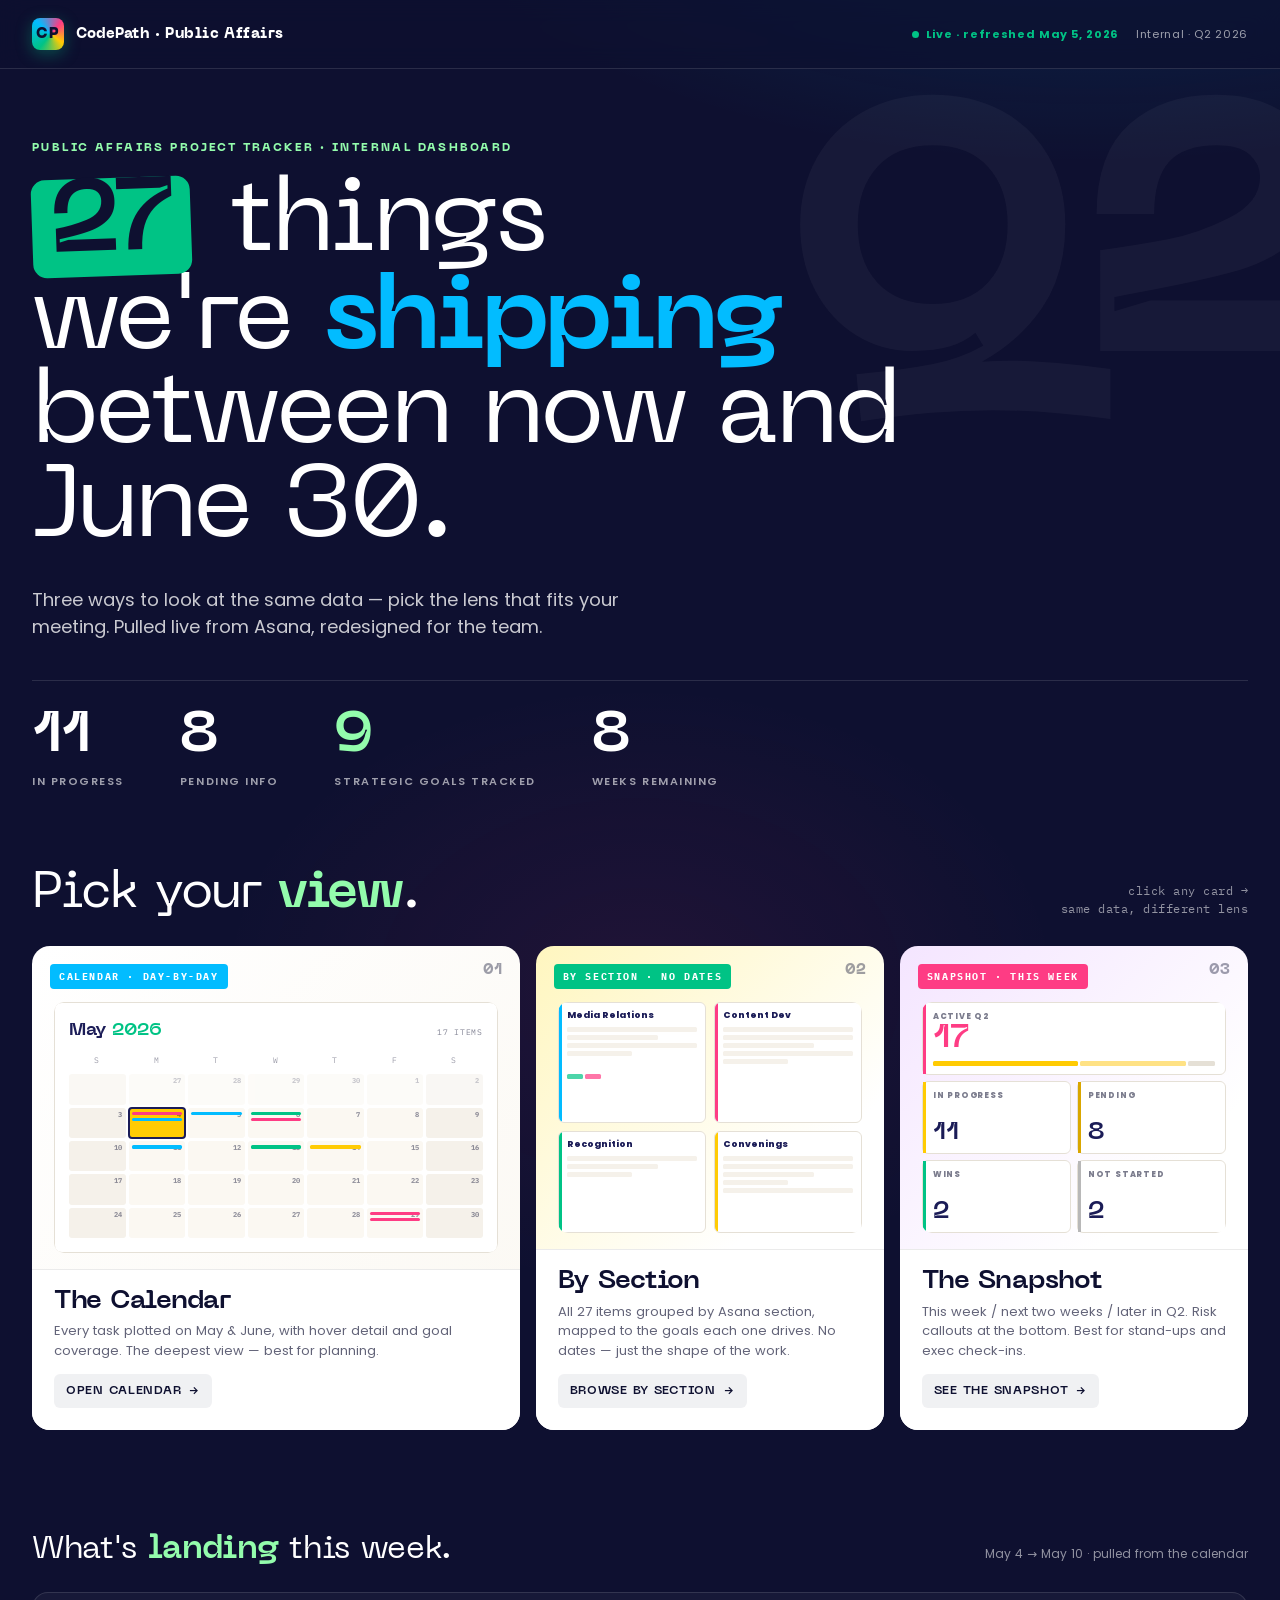
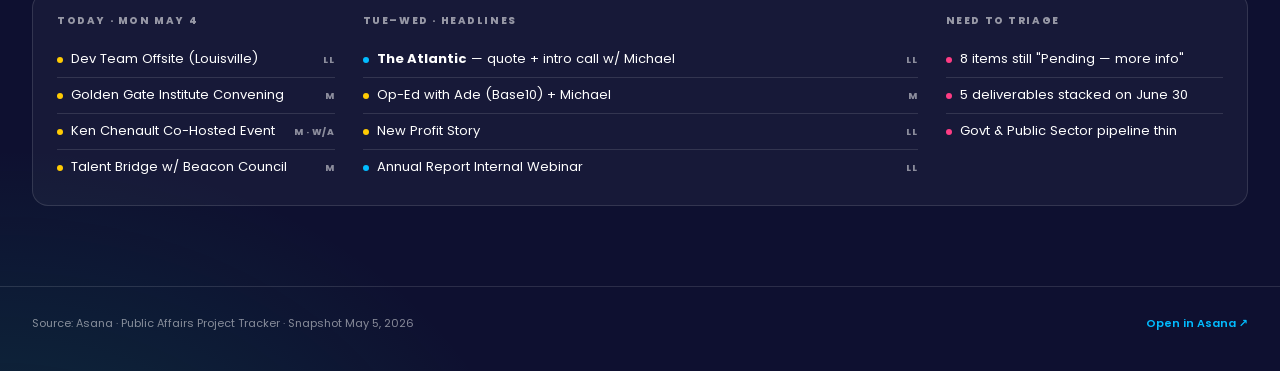
==== index.html @ 89f37e8a "Add files via upload Initial Upload" ====
<!doctype html>
<html lang="en">
<head>
<meta charset="utf-8">
<title>CodePath Public Affairs · Q2 2026</title>
<meta name="viewport" content="width=device-width, initial-scale=1">
<link rel="stylesheet" href="tokens.v3.css">
<style>
  :root{
    --bg:#0E1030;
    --bg-2:#1B1C57;
    --paper:#FFFFFF;
    --rule:rgba(255,255,255,0.12);
    --ink:#0E1030;
    --lime:var(--cp-lime, #B6FF6E);
    --kelly:var(--cp-kelly-green, #00C385);
    --pink:#FE3C84;
    --periwinkle:#02BCFF;
    --yellow:#FFCB03;
  }
  *{ box-sizing:border-box; }
  html, body{ background:var(--bg); color:#fff; font-family:var(--font-body); margin:0; min-height:100vh; }
  body{
    background:
      radial-gradient(1200px 600px at 85% -10%, rgba(2,188,255,0.18), transparent 60%),
      radial-gradient(900px 700px at 0% 110%, rgba(0,195,133,0.18), transparent 60%),
      radial-gradient(700px 500px at 50% 50%, rgba(254,60,132,0.08), transparent 60%),
      var(--bg);
  }
  a{ color:inherit; text-decoration:none; }

  /* ---------- top bar ---------- */
  .topbar{
    display:flex; align-items:center; justify-content:space-between;
    padding:18px 32px;
    border-bottom:1px solid var(--rule);
    position:sticky; top:0; z-index:10;
    backdrop-filter: blur(12px);
    background: rgba(14,16,48,0.7);
  }
  .brand{ display:flex; align-items:center; gap:12px; font-family:var(--font-display); font-weight:800; font-size:14px; letter-spacing:0.04em; }
  .brand .mark{
    width:32px; height:32px; border-radius:8px;
    background:
      conic-gradient(from 220deg at 60% 50%, var(--kelly), var(--periwinkle), var(--pink), var(--yellow), var(--kelly));
    display:flex; align-items:center; justify-content:center;
    font-size:14px; font-weight:900; color:var(--bg);
    box-shadow: 0 4px 16px rgba(0,195,133,0.35);
  }
  .brand .mark::after{ content:'CP'; }
  .topbar .meta{
    font-size:11px; color:rgba(255,255,255,0.6); letter-spacing:0.06em; font-variant-numeric:tabular-nums;
    display:flex; gap:18px; align-items:center;
  }
  .topbar .meta .live{
    display:inline-flex; align-items:center; gap:7px;
    color: var(--kelly); font-weight:700;
  }
  .topbar .meta .live::before{
    content:''; width:7px; height:7px; border-radius:50%; background: var(--kelly);
    animation: pulse 1.8s infinite; box-shadow: 0 0 0 0 rgba(0,195,133,0.6);
  }
  @keyframes pulse{ 70%{box-shadow:0 0 0 8px rgba(0,195,133,0);} 100%{box-shadow:0 0 0 0 rgba(0,195,133,0);} }

  /* ---------- hero ---------- */
  .hero{
    padding: 72px 32px 56px;
    max-width: 1320px; margin: 0 auto;
    position: relative;
  }
  .hero .eyebrow{
    font-family: var(--font-display);
    font-size: 11px; font-weight: 800;
    letter-spacing: 0.22em; text-transform: uppercase;
    color: var(--lime);
    margin-bottom: 20px;
  }
  .hero h1{
    font-family: var(--font-display);
    font-weight: 400;
    font-size: clamp(48px, 8vw, 124px);
    line-height: 0.92;
    letter-spacing: -0.025em;
    margin: 0;
    text-wrap: balance;
    max-width: 1100px;
  }
  .hero h1 .stamp{
    display: inline-block;
    font-style: normal;
    font-weight: 700;
    color: var(--bg);
    background: var(--kelly);
    padding: 0 18px 4px;
    border-radius: 14px;
    transform: rotate(-2deg);
    margin-right: 8px;
  }
  .hero h1 em{
    font-style: normal;
    color: var(--periwinkle);
    font-weight: 700;
  }
  .hero .lede{
    font-size: 18px; line-height: 1.5;
    color: rgba(255,255,255,0.78);
    max-width: 620px;
    margin-top: 28px;
  }

  /* hero quick stats */
  .hero-stats{
    display:flex; flex-wrap:wrap; gap: 32px 56px;
    margin-top: 40px;
    padding-top: 28px;
    border-top: 1px solid var(--rule);
  }
  .hero-stat .num{
    font-family: var(--font-display);
    font-weight: 700;
    font-size: 56px;
    line-height: 1;
    color: #fff;
    font-variant-numeric: tabular-nums;
    letter-spacing: -0.02em;
  }
  .hero-stat .num em{ font-style:normal; color: var(--lime); }
  .hero-stat .lab{
    font-size: 11px;
    text-transform: uppercase;
    letter-spacing: 0.14em;
    color: rgba(255,255,255,0.6);
    margin-top: 8px;
    font-weight: 600;
  }

  /* ---------- pick-a-view section ---------- */
  .pick{
    max-width: 1320px;
    margin: 0 auto;
    padding: 24px 32px 80px;
  }
  .pick-h{
    display:flex; justify-content:space-between; align-items:end;
    margin-bottom: 28px;
    flex-wrap: wrap; gap: 18px;
  }
  .pick-h h2{
    font-family: var(--font-display);
    font-weight: 400;
    font-size: clamp(32px, 4vw, 52px);
    line-height: 0.95;
    letter-spacing: -0.02em;
    margin: 0;
    text-wrap: balance;
    max-width: 720px;
  }
  .pick-h h2 em{ font-style:normal; color: var(--lime); font-weight:700; }
  .pick-h .hint{
    font-size: 12px; color: rgba(255,255,255,0.55);
    text-align: right;
    line-height: 1.5;
    font-family: var(--font-mono);
    letter-spacing: 0.04em;
  }

  /* asymmetric grid: 3 tiles */
  .views{
    display: grid;
    grid-template-columns: 1.4fr 1fr 1fr;
    grid-template-rows: auto auto;
    gap: 16px;
  }
  @media (max-width: 980px){
    .views{ grid-template-columns: 1fr; }
    .view-1{ grid-column: 1 / -1; }
  }

  .view{
    position: relative;
    border-radius: 18px;
    overflow: hidden;
    min-height: 380px;
    cursor: pointer;
    color: var(--ink);
    background: var(--paper);
    transition: transform .35s cubic-bezier(.2,.7,.2,1), box-shadow .35s ease;
    text-decoration: none;
    display: flex; flex-direction: column;
    isolation: isolate;
  }
  .view:hover{
    transform: translateY(-4px);
    box-shadow: 0 30px 60px rgba(0,0,0,0.3);
  }
  .view:hover .v-cta{ background: var(--ink); color: #fff; }
  .view:hover .v-art{ transform: scale(1.04); }

  .view .v-tag{
    position: absolute; top: 18px; left: 18px;
    font-family: var(--font-mono);
    font-size: 10px;
    letter-spacing: 0.16em;
    text-transform: uppercase;
    font-weight: 700;
    padding: 5px 9px;
    border-radius: 4px;
    background: var(--ink); color: #fff;
    z-index: 3;
  }
  .view .v-num{
    position: absolute; top: 14px; right: 18px;
    font-family: var(--font-display);
    font-weight: 800;
    font-size: 14px;
    color: var(--ink);
    opacity: 0.4;
    z-index: 3;
  }

  .view .v-art{
    position: relative;
    flex: 1;
    margin: 56px 22px 16px;
    transition: transform .5s cubic-bezier(.2,.7,.2,1);
    overflow: hidden;
    border-radius: 10px;
  }

  .view .v-foot{
    padding: 18px 22px 22px;
    border-top: 1px solid rgba(0,0,0,0.08);
    position: relative; z-index: 2;
    background: var(--paper);
  }
  .view .v-title{
    font-family: var(--font-display);
    font-weight: 700;
    font-size: 26px;
    line-height: 1.05;
    letter-spacing: -0.01em;
  }
  .view .v-desc{
    font-size: 13px;
    color: rgba(14,16,48,0.65);
    line-height: 1.5;
    margin-top: 6px;
  }
  .view .v-cta{
    margin-top: 14px;
    display: inline-flex; align-items: center; gap: 8px;
    font-family: var(--font-display);
    font-weight: 700;
    font-size: 12px;
    letter-spacing: 0.06em;
    text-transform: uppercase;
    background: rgba(14,16,48,0.06);
    color: var(--ink);
    padding: 8px 12px;
    border-radius: 6px;
    transition: background .25s, color .25s;
  }
  .view .v-cta::after{ content: '→'; transition: transform .25s; }
  .view:hover .v-cta::after{ transform: translateX(4px); }

  /* tile-specific accents */
  .view-1{ background: linear-gradient(135deg, #FFFFFF 0%, #FBF8F2 100%); }
  .view-1 .v-tag{ background: var(--periwinkle); }
  .view-2{ background: linear-gradient(135deg, #FFF6BF 0%, #FFFFFF 60%); }
  .view-2 .v-tag{ background: var(--kelly); color:#fff; }
  .view-3{ background: linear-gradient(135deg, #F4E5FF 0%, #FFFFFF 60%); }
  .view-3 .v-tag{ background: var(--pink); color:#fff; }

  /* ---------- art: calendar mini ---------- */
  .art-cal{
    width: 100%; height: 100%;
    background: #fff;
    border: 1px solid #E5E0D6;
    border-radius: 8px;
    padding: 14px;
    display: flex; flex-direction: column; gap: 6px;
    font-family: var(--font-mono);
  }
  .art-cal .header{
    display:flex; justify-content:space-between; align-items:baseline;
    margin-bottom: 4px;
  }
  .art-cal .month{
    font-family: var(--font-display); font-weight: 700; font-size: 18px; color: var(--bg-2);
  }
  .art-cal .month em{ color: var(--kelly); font-style:normal; }
  .art-cal .dow{
    display: grid; grid-template-columns: repeat(7, 1fr);
    gap: 3px;
    font-size: 8px;
    text-align: center;
    color: rgba(14,16,48,0.4);
    letter-spacing: 0.08em;
    margin-bottom: 2px;
  }
  .art-cal .grid{
    display: grid; grid-template-columns: repeat(7, 1fr); grid-template-rows: repeat(5, 1fr);
    gap: 3px;
    flex: 1;
  }
  .art-cal .day{
    background: #FBF8F2;
    border-radius: 3px;
    position: relative;
    min-height: 28px;
  }
  .art-cal .day.we{ background: #F5F1EA; }
  .art-cal .day .pip{
    position: absolute; left: 3px; right: 3px; height: 3.5px; border-radius: 1.5px;
  }
  .art-cal .day .pip.p1{ top: 4px; }
  .art-cal .day .pip.p2{ top: 10px; }
  .art-cal .day .pip.p3{ top: 16px; }
  .art-cal .day.today{ outline: 2px solid var(--bg-2); outline-offset: -1px; background: var(--yellow); }
  .art-cal .day .num{ position: absolute; top: 2px; right: 4px; font-size: 7px; color: rgba(14,16,48,0.45); font-weight: 700; }

  /* art: section blocks */
  .art-sec{
    display: grid;
    grid-template-columns: 1fr 1fr;
    gap: 8px;
    width: 100%; height: 100%;
  }
  .art-sec .blk{
    background: #fff;
    border: 1px solid #E5E0D6;
    border-radius: 6px;
    padding: 8px;
    position: relative;
    overflow: hidden;
  }
  .art-sec .blk::before{ content: ''; position:absolute; left:0; top:0; bottom:0; width: 3px; background: var(--accent); }
  .art-sec .blk .lab{ font-size: 9px; font-weight: 800; color: var(--bg-2); margin-bottom: 6px; line-height: 1.1; }
  .art-sec .blk .row{ height: 5px; background: #F5F1EA; border-radius: 1.5px; margin-bottom: 3px; }
  .art-sec .blk .row.short{ width: 70%; }
  .art-sec .blk .row.shorter{ width: 50%; }
  .art-sec .blk .chip{
    display: inline-block;
    width: 16px; height: 5px; border-radius: 1.5px; margin-right: 2px;
    background: var(--accent); opacity: 0.7;
  }

  /* art: snapshot KPI tiles */
  .art-snap{
    display: grid;
    grid-template-columns: 1fr 1fr;
    grid-template-rows: 1fr 1fr 1fr;
    gap: 6px;
    width: 100%; height: 100%;
  }
  .art-snap .kpi{
    background: #fff;
    border: 1px solid #E5E0D6;
    border-radius: 6px;
    padding: 8px 10px;
    position: relative;
    display: flex; flex-direction: column; justify-content: space-between;
  }
  .art-snap .kpi::before{
    content:''; position:absolute; left:0; top:0; bottom:0; width: 3px; background: var(--accent);
  }
  .art-snap .kpi .lab{ font-size: 8px; font-weight:800; color: rgba(14,16,48,0.55); letter-spacing: 0.1em; text-transform: uppercase; }
  .art-snap .kpi .num{ font-family: var(--font-display); font-weight:700; font-size: 24px; color: var(--bg-2); line-height: 1; font-variant-numeric: tabular-nums; }
  .art-snap .kpi.span2{ grid-column: span 2; }
  .art-snap .kpi.span2 .num{ font-size: 32px; }
  .art-snap .kpi.span2 .num em{ color: var(--pink); font-style:normal; }
  .art-snap .kpi .barbar{
    display:flex; gap: 2px; margin-top: 6px;
  }
  .art-snap .kpi .barbar span{ height: 5px; border-radius: 1.5px; flex: 1; }

  /* ---------- secondary band: snapshot of current week ---------- */
  .band{
    max-width: 1320px;
    margin: 0 auto;
    padding: 0 32px 80px;
  }
  .band-h{
    display:flex; justify-content:space-between; align-items:baseline;
    margin-bottom: 18px; flex-wrap: wrap; gap: 12px;
  }
  .band-h h2{
    font-family: var(--font-display);
    font-weight: 400;
    font-size: 32px;
    margin: 0;
    letter-spacing: -0.01em;
  }
  .band-h h2 em{ font-style:normal; color: var(--lime); font-weight:700; }
  .band-h .nudge{ font-size: 12px; color: rgba(255,255,255,0.55); }

  .week-strip{
    background: rgba(255,255,255,0.04);
    border: 1px solid var(--rule);
    border-radius: 16px;
    padding: 20px 24px;
    display: grid;
    grid-template-columns: 1fr 2fr 1fr;
    gap: 28px;
  }
  @media (max-width: 880px){ .week-strip{ grid-template-columns: 1fr; } }
  .week-strip .col h3{
    font-size: 10px;
    font-weight: 800;
    letter-spacing: 0.16em;
    text-transform: uppercase;
    color: rgba(255,255,255,0.55);
    margin: 0 0 14px;
  }
  .week-strip .col .item{
    font-size: 13px;
    line-height: 1.45;
    padding: 8px 0;
    border-bottom: 1px solid var(--rule);
    display: flex; gap: 8px; align-items: baseline;
  }
  .week-strip .col .item:last-child{ border-bottom: none; }
  .week-strip .col .item .dot{ width:6px; height:6px; border-radius:50%; flex-shrink:0; margin-top: 5px; }
  .week-strip .col .item .name{ flex: 1; }
  .week-strip .col .item .who{ font-size: 9px; font-weight: 800; letter-spacing: 0.06em; color: rgba(255,255,255,0.5); text-transform: uppercase; }

  /* ---------- footer ---------- */
  footer{
    padding: 28px 32px 40px;
    border-top: 1px solid var(--rule);
    font-size: 11px;
    color: rgba(255,255,255,0.5);
    display: flex; justify-content: space-between; flex-wrap: wrap; gap: 12px;
    max-width: 1320px;
    margin: 0 auto;
  }
  footer a{ color: var(--periwinkle); font-weight: 600; }

  /* ---------- floating decoration ---------- */
  .float-dec{
    position: absolute; pointer-events: none; z-index: 0;
    font-family: var(--font-display);
    color: rgba(255,255,255,0.04);
    font-weight: 800;
    font-size: clamp(180px, 28vw, 380px);
    line-height: 0.85;
    top: 40px;
    right: -4vw;
    user-select: none;
  }
</style>
</head>
<body>

<header class="topbar">
  <div class="brand">
    <span class="mark"></span>
    <span>CodePath · Public Affairs</span>
  </div>
  <div class="meta">
    <span class="live">Live · refreshed May 5, 2026</span>
    <span>Internal · Q2 2026</span>
  </div>
</header>

<section class="hero">
  <div class="float-dec">Q2</div>
  <div class="eyebrow">Public Affairs Project Tracker · Internal Dashboard</div>
  <h1><span class="stamp">27</span> things we're <em>shipping</em><br>between now and June 30.</h1>
  <p class="lede">Three ways to look at the same data — pick the lens that fits your meeting. Pulled live from Asana, redesigned for the team.</p>

  <div class="hero-stats">
    <div class="hero-stat">
      <div class="num">11</div>
      <div class="lab">In Progress</div>
    </div>
    <div class="hero-stat">
      <div class="num">8</div>
      <div class="lab">Pending Info</div>
    </div>
    <div class="hero-stat">
      <div class="num"><em>9</em></div>
      <div class="lab">Strategic Goals Tracked</div>
    </div>
    <div class="hero-stat">
      <div class="num">8</div>
      <div class="lab">Weeks Remaining</div>
    </div>
  </div>
</section>

<section class="pick">
  <div class="pick-h">
    <h2>Pick your <em>view</em>.</h2>
    <div class="hint">click any card →<br>same data, different lens</div>
  </div>

  <div class="views">

    <a class="view view-1" href="Q2 Calendar.html">
      <span class="v-tag">Calendar · Day-by-day</span>
      <span class="v-num">01</span>
      <div class="v-art">
        <div class="art-cal">
          <div class="header">
            <div class="month">May <em>2026</em></div>
            <div style="font-size:8px; color: rgba(14,16,48,0.5); letter-spacing:0.08em;">17 ITEMS</div>
          </div>
          <div class="dow"><span>S</span><span>M</span><span>T</span><span>W</span><span>T</span><span>F</span><span>S</span></div>
          <div class="grid">
            <!-- week 1: Apr 26-May 2 (greyed) -->
            <div class="day we" style="opacity:0.5"></div>
            <div class="day" style="opacity:0.5"><span class="num">27</span></div>
            <div class="day" style="opacity:0.5"><span class="num">28</span></div>
            <div class="day" style="opacity:0.5"><span class="num">29</span></div>
            <div class="day" style="opacity:0.5"><span class="num">30</span></div>
            <div class="day" style="opacity:0.5"><span class="num">1</span></div>
            <div class="day we" style="opacity:0.5"><span class="num">2</span></div>
            <!-- week 2: May 3-9 -->
            <div class="day we"><span class="num">3</span></div>
            <div class="day today"><span class="num">4</span><span class="pip p1" style="background:var(--pink)"></span><span class="pip p2" style="background:var(--periwinkle)"></span></div>
            <div class="day"><span class="num">5</span><span class="pip p1" style="background:var(--periwinkle)"></span></div>
            <div class="day"><span class="num">6</span><span class="pip p1" style="background:var(--kelly)"></span><span class="pip p2" style="background:var(--pink)"></span></div>
            <div class="day"><span class="num">7</span></div>
            <div class="day"><span class="num">8</span></div>
            <div class="day we"><span class="num">9</span></div>
            <!-- week 3: May 10-16 -->
            <div class="day we"><span class="num">10</span></div>
            <div class="day"><span class="num">11</span><span class="pip p1" style="background:var(--periwinkle)"></span></div>
            <div class="day"><span class="num">12</span></div>
            <div class="day"><span class="num">13</span><span class="pip p1" style="background:var(--kelly)"></span></div>
            <div class="day"><span class="num">14</span><span class="pip p1" style="background:var(--yellow)"></span></div>
            <div class="day"><span class="num">15</span></div>
            <div class="day we"><span class="num">16</span></div>
            <!-- week 4 -->
            <div class="day we"><span class="num">17</span></div>
            <div class="day"><span class="num">18</span></div>
            <div class="day"><span class="num">19</span></div>
            <div class="day"><span class="num">20</span></div>
            <div class="day"><span class="num">21</span></div>
            <div class="day"><span class="num">22</span></div>
            <div class="day we"><span class="num">23</span></div>
            <!-- week 5 -->
            <div class="day we"><span class="num">24</span></div>
            <div class="day"><span class="num">25</span></div>
            <div class="day"><span class="num">26</span></div>
            <div class="day"><span class="num">27</span></div>
            <div class="day"><span class="num">28</span></div>
            <div class="day"><span class="num">29</span><span class="pip p1" style="background:var(--pink)"></span><span class="pip p2" style="background:var(--pink)"></span></div>
            <div class="day we"><span class="num">30</span></div>
          </div>
        </div>
      </div>
      <div class="v-foot">
        <div class="v-title">The Calendar</div>
        <div class="v-desc">Every task plotted on May & June, with hover detail and goal coverage. The deepest view — best for planning.</div>
        <span class="v-cta">Open calendar</span>
      </div>
    </a>

    <a class="view view-2" href="Q2 by Section.html">
      <span class="v-tag">By section · No dates</span>
      <span class="v-num">02</span>
      <div class="v-art">
        <div class="art-sec">
          <div class="blk" style="--accent: var(--periwinkle);">
            <div class="lab">Media Relations</div>
            <div class="row"></div><div class="row short"></div><div class="row"></div><div class="row shorter"></div>
            <div style="margin-top:6px;"><span class="chip" style="background:var(--kelly)"></span><span class="chip" style="background:var(--pink)"></span></div>
          </div>
          <div class="blk" style="--accent: var(--pink);">
            <div class="lab">Content Dev</div>
            <div class="row"></div><div class="row"></div><div class="row short"></div><div class="row"></div><div class="row shorter"></div>
          </div>
          <div class="blk" style="--accent: var(--kelly);">
            <div class="lab">Recognition</div>
            <div class="row"></div><div class="row short"></div><div class="row shorter"></div>
          </div>
          <div class="blk" style="--accent: var(--yellow);">
            <div class="lab">Convenings</div>
            <div class="row"></div><div class="row"></div><div class="row short"></div><div class="row shorter"></div>
            <div class="row"></div>
          </div>
        </div>
      </div>
      <div class="v-foot">
        <div class="v-title">By Section</div>
        <div class="v-desc">All 27 items grouped by Asana section, mapped to the goals each one drives. No dates — just the shape of the work.</div>
        <span class="v-cta">Browse by section</span>
      </div>
    </a>

    <a class="view view-3" href="Q2 Snapshot.html">
      <span class="v-tag">Snapshot · This week</span>
      <span class="v-num">03</span>
      <div class="v-art">
        <div class="art-snap">
          <div class="kpi span2" style="--accent: var(--pink);">
            <div class="lab">Active Q2</div>
            <div class="num"><em>17</em></div>
            <div class="barbar">
              <span style="background: var(--yellow); flex: 11;"></span>
              <span style="background: #FFE285; flex: 8;"></span>
              <span style="background: #E5E0D6; flex: 2;"></span>
            </div>
          </div>
          <div class="kpi" style="--accent: var(--yellow);">
            <div class="lab">In Progress</div>
            <div class="num">11</div>
          </div>
          <div class="kpi" style="--accent: #D9A600;">
            <div class="lab">Pending</div>
            <div class="num">8</div>
          </div>
          <div class="kpi" style="--accent: var(--kelly);">
            <div class="lab">Wins</div>
            <div class="num">2</div>
          </div>
          <div class="kpi" style="--accent: #B8B8B8;">
            <div class="lab">Not Started</div>
            <div class="num">2</div>
          </div>
        </div>
      </div>
      <div class="v-foot">
        <div class="v-title">The Snapshot</div>
        <div class="v-desc">This week / next two weeks / later in Q2. Risk callouts at the bottom. Best for stand-ups and exec check-ins.</div>
        <span class="v-cta">See the snapshot</span>
      </div>
    </a>

  </div>
</section>

<section class="band">
  <div class="band-h">
    <h2>What's <em>landing</em> this week.</h2>
    <div class="nudge">May 4 → May 10 · pulled from the calendar</div>
  </div>
  <div class="week-strip">
    <div class="col">
      <h3>Today · Mon May 4</h3>
      <div class="item"><span class="dot" style="background: var(--yellow)"></span><span class="name">Dev Team Offsite (Louisville)</span><span class="who">LL</span></div>
      <div class="item"><span class="dot" style="background: var(--yellow)"></span><span class="name">Golden Gate Institute Convening</span><span class="who">M</span></div>
      <div class="item"><span class="dot" style="background: var(--yellow)"></span><span class="name">Ken Chenault Co-Hosted Event</span><span class="who">M · W/A</span></div>
      <div class="item"><span class="dot" style="background: var(--yellow)"></span><span class="name">Talent Bridge w/ Beacon Council</span><span class="who">M</span></div>
    </div>
    <div class="col">
      <h3>Tue–Wed · Headlines</h3>
      <div class="item"><span class="dot" style="background: var(--periwinkle)"></span><span class="name"><strong>The Atlantic</strong> — quote + intro call w/ Michael</span><span class="who">LL</span></div>
      <div class="item"><span class="dot" style="background: var(--yellow)"></span><span class="name">Op-Ed with Ade (Base10) + Michael</span><span class="who">M</span></div>
      <div class="item"><span class="dot" style="background: var(--yellow)"></span><span class="name">New Profit Story</span><span class="who">LL</span></div>
      <div class="item"><span class="dot" style="background: var(--periwinkle)"></span><span class="name">Annual Report Internal Webinar</span><span class="who">LL</span></div>
    </div>
    <div class="col">
      <h3>Need to triage</h3>
      <div class="item"><span class="dot" style="background: var(--pink)"></span><span class="name">8 items still "Pending — more info"</span></div>
      <div class="item"><span class="dot" style="background: var(--pink)"></span><span class="name">5 deliverables stacked on June 30</span></div>
      <div class="item"><span class="dot" style="background: var(--pink)"></span><span class="name">Govt &amp; Public Sector pipeline thin</span></div>
    </div>
  </div>
</section>

<footer>
  <span>Source: Asana · Public Affairs Project Tracker · Snapshot May 5, 2026</span>
  <span><a href="https://app.asana.com/1/854165295642105/project/1212823017557665" target="_blank" rel="noreferrer">Open in Asana ↗</a></span>
</footer>

</body>
</html>
---- tokens.v3.css ----
/* =========================================================
   CodePath Design Tokens
   ---------------------------------------------------------
   One source of truth for colors, type, spacing, radii, and
   elevation. Used by marketing-site designs (brand-forward)
   AND product UI (Career Connect, Tech Role Interviewer, etc).
   ========================================================= */

/* ---------- Fonts ---------- */
@font-face {
  font-family: "PP Neue Machina";
  src: url("./fonts/PPNeueMachina-Ultralight.ttf") format("truetype");
  font-weight: 200; font-style: normal; font-display: swap;
}
@font-face {
  font-family: "PP Neue Machina";
  src: url("./fonts/PPNeueMachina-Light.ttf") format("truetype");
  font-weight: 300; font-style: normal; font-display: swap;
}
@font-face {
  font-family: "PP Neue Machina";
  src: url("./fonts/PPNeueMachina-Regular.ttf") format("truetype");
  font-weight: 400; font-style: normal; font-display: swap;
}
@font-face {
  font-family: "PP Neue Machina";
  src: url("./fonts/PPNeueMachina-Medium.ttf") format("truetype");
  font-weight: 500; font-style: normal; font-display: swap;
}
@font-face {
  font-family: "PP Neue Machina";
  src: url("./fonts/PPNeueMachina-Bold.ttf") format("truetype");
  font-weight: 700; font-style: normal; font-display: swap;
}
@font-face {
  font-family: "PP Neue Machina";
  src: url("./fonts/PPNeueMachina-Ultrabold.ttf") format("truetype");
  font-weight: 800; font-style: normal; font-display: swap;
}
@font-face {
  font-family: "PP Neue Machina";
  src: url("./fonts/PPNeueMachina-Black.ttf") format("truetype");
  font-weight: 900; font-style: normal; font-display: swap;
}

/* Space Mono — brand-guide fallback for PP Neue Machina on surfaces
   where the custom face isn't available (emails, embeds, PDF export). */
@font-face {
  font-family: "Space Mono";
  src: url("./fonts/SpaceMono-Regular.ttf") format("truetype");
  font-weight: 400; font-style: normal; font-display: swap;
}
@font-face {
  font-family: "Space Mono";
  src: url("./fonts/SpaceMono-Italic.ttf") format("truetype");
  font-weight: 400; font-style: italic; font-display: swap;
}
@font-face {
  font-family: "Space Mono";
  src: url("./fonts/SpaceMono-Bold.ttf") format("truetype");
  font-weight: 700; font-style: normal; font-display: swap;
}
@font-face {
  font-family: "Space Mono";
  src: url("./fonts/SpaceMono-BoldItalic.ttf") format("truetype");
  font-weight: 700; font-style: italic; font-display: swap;
}

/* Poppins — product UI workhorse + marketing body.
   Self-hosted from the brand's licensed font files. */
@font-face {
  font-family: "Poppins";
  src: url("./fonts/Poppins-Thin.ttf") format("truetype");
  font-weight: 100; font-style: normal; font-display: swap;
}
@font-face {
  font-family: "Poppins";
  src: url("./fonts/Poppins-ThinItalic.ttf") format("truetype");
  font-weight: 100; font-style: italic; font-display: swap;
}
@font-face {
  font-family: "Poppins";
  src: url("./fonts/Poppins-ExtraLight.ttf") format("truetype");
  font-weight: 200; font-style: normal; font-display: swap;
}
@font-face {
  font-family: "Poppins";
  src: url("./fonts/Poppins-ExtraLightItalic.ttf") format("truetype");
  font-weight: 200; font-style: italic; font-display: swap;
}
@font-face {
  font-family: "Poppins";
  src: url("./fonts/Poppins-Light.ttf") format("truetype");
  font-weight: 300; font-style: normal; font-display: swap;
}
@font-face {
  font-family: "Poppins";
  src: url("./fonts/Poppins-LightItalic.ttf") format("truetype");
  font-weight: 300; font-style: italic; font-display: swap;
}
@font-face {
  font-family: "Poppins";
  src: url("./fonts/Poppins-Regular.ttf") format("truetype");
  font-weight: 400; font-style: normal; font-display: swap;
}
@font-face {
  font-family: "Poppins";
  src: url("./fonts/Poppins-Italic.ttf") format("truetype");
  font-weight: 400; font-style: italic; font-display: swap;
}
@font-face {
  font-family: "Poppins";
  src: url("./fonts/Poppins-Medium.ttf") format("truetype");
  font-weight: 500; font-style: normal; font-display: swap;
}
@font-face {
  font-family: "Poppins";
  src: url("./fonts/Poppins-MediumItalic.ttf") format("truetype");
  font-weight: 500; font-style: italic; font-display: swap;
}
@font-face {
  font-family: "Poppins";
  src: url("./fonts/Poppins-SemiBold.ttf") format("truetype");
  font-weight: 600; font-style: normal; font-display: swap;
}
@font-face {
  font-family: "Poppins";
  src: url("./fonts/Poppins-SemiBoldItalic.ttf") format("truetype");
  font-weight: 600; font-style: italic; font-display: swap;
}
@font-face {
  font-family: "Poppins";
  src: url("./fonts/Poppins-Bold.ttf") format("truetype");
  font-weight: 700; font-style: normal; font-display: swap;
}
@font-face {
  font-family: "Poppins";
  src: url("./fonts/Poppins-BoldItalic.ttf") format("truetype");
  font-weight: 700; font-style: italic; font-display: swap;
}
@font-face {
  font-family: "Poppins";
  src: url("./fonts/Poppins-ExtraBold.ttf") format("truetype");
  font-weight: 800; font-style: normal; font-display: swap;
}
@font-face {
  font-family: "Poppins";
  src: url("./fonts/Poppins-ExtraBoldItalic.ttf") format("truetype");
  font-weight: 800; font-style: italic; font-display: swap;
}
@font-face {
  font-family: "Poppins";
  src: url("./fonts/Poppins-Black.ttf") format("truetype");
  font-weight: 900; font-style: normal; font-display: swap;
}
@font-face {
  font-family: "Poppins";
  src: url("./fonts/Poppins-BlackItalic.ttf") format("truetype");
  font-weight: 900; font-style: italic; font-display: swap;
}

/* IBM Plex Mono — product UI code/monospace.
   Self-hosted from the brand's licensed font files. */
@font-face {
  font-family: "IBM Plex Mono";
  src: url("./fonts/IBMPlexMono-Thin.ttf") format("truetype");
  font-weight: 100; font-style: normal; font-display: swap;
}
@font-face {
  font-family: "IBM Plex Mono";
  src: url("./fonts/IBMPlexMono-ThinItalic.ttf") format("truetype");
  font-weight: 100; font-style: italic; font-display: swap;
}
@font-face {
  font-family: "IBM Plex Mono";
  src: url("./fonts/IBMPlexMono-ExtraLight.ttf") format("truetype");
  font-weight: 200; font-style: normal; font-display: swap;
}
@font-face {
  font-family: "IBM Plex Mono";
  src: url("./fonts/IBMPlexMono-ExtraLightItalic.ttf") format("truetype");
  font-weight: 200; font-style: italic; font-display: swap;
}
@font-face {
  font-family: "IBM Plex Mono";
  src: url("./fonts/IBMPlexMono-Light.ttf") format("truetype");
  font-weight: 300; font-style: normal; font-display: swap;
}
@font-face {
  font-family: "IBM Plex Mono";
  src: url("./fonts/IBMPlexMono-LightItalic.ttf") format("truetype");
  font-weight: 300; font-style: italic; font-display: swap;
}
@font-face {
  font-family: "IBM Plex Mono";
  src: url("./fonts/IBMPlexMono-Regular.ttf") format("truetype");
  font-weight: 400; font-style: normal; font-display: swap;
}
@font-face {
  font-family: "IBM Plex Mono";
  src: url("./fonts/IBMPlexMono-Italic.ttf") format("truetype");
  font-weight: 400; font-style: italic; font-display: swap;
}
@font-face {
  font-family: "IBM Plex Mono";
  src: url("./fonts/IBMPlexMono-Medium.ttf") format("truetype");
  font-weight: 500; font-style: normal; font-display: swap;
}
@font-face {
  font-family: "IBM Plex Mono";
  src: url("./fonts/IBMPlexMono-MediumItalic.ttf") format("truetype");
  font-weight: 500; font-style: italic; font-display: swap;
}
@font-face {
  font-family: "IBM Plex Mono";
  src: url("./fonts/IBMPlexMono-SemiBold.ttf") format("truetype");
  font-weight: 600; font-style: normal; font-display: swap;
}
@font-face {
  font-family: "IBM Plex Mono";
  src: url("./fonts/IBMPlexMono-SemiBoldItalic.ttf") format("truetype");
  font-weight: 600; font-style: italic; font-display: swap;
}
@font-face {
  font-family: "IBM Plex Mono";
  src: url("./fonts/IBMPlexMono-Bold.ttf") format("truetype");
  font-weight: 700; font-style: normal; font-display: swap;
}
@font-face {
  font-family: "IBM Plex Mono";
  src: url("./fonts/IBMPlexMono-BoldItalic.ttf") format("truetype");
  font-weight: 700; font-style: italic; font-display: swap;
}

:root {
  /* ==========================================================
     CORE BRAND COLORS  (from brand guide)
     These anchor identity. Green carries the mark and CTAs on
     marketing surfaces. Navy is the dominant text + surface
     ink on both marketing and product. White carries proportion.
     ========================================================== */
  --cp-white:            #FFFFFF;
  --cp-black:            #000000;          /* strokes, borders */
  --cp-kelly-green:      #00C385;          /* primary brand — logo + CTAs on marketing */
  --cp-navy:             #1B1C57;          /* dominant ink */
  --cp-medium-navy:      #062F54;          /* secondary navy from the guide */

  /* ==========================================================
     SECONDARY PALETTE  (from brand guide)
     Use for supportive materials, illustration backdrops,
     event pages, swag. Each family has a mid + tint + wash.
     ========================================================== */
  --cp-kelly-green-2:    #00C384;
  --cp-lime:             #93FCAC;
  --cp-mint:             #D7FFEE;

  --cp-dark-violet:      #B243FF;
  --cp-violet:           #FB7DFF;
  --cp-primrose:         #FFEEFF;

  --cp-periwinkle:       #4F5EFF;  /* brand-guide says CTA on email/web */
  --cp-capri-blue:       #02BCFF;
  --cp-sky-blue:         #E9F6FF;

  --cp-hot-pink:         #FE3C84;
  --cp-coral:            #FEA08D;
  --cp-pale-peach:       #FFEDF0;

  --cp-mandarin:         #FE6901;
  --cp-lemon:            #FFCB03;
  --cp-buttermilk:       #FFF6BF;

  /* ==========================================================
     PRODUCT UI PALETTE  (from Career Connect Figma)
     The product surfaces use a tighter subset. Periwinkle is
     THE interactive color in-product; Navy is body text;
     Sky Blue is hover/selection wash.
     ========================================================== */
  --ui-bg:               #FFFFFF;
  --ui-surface:          #F9F9F9;         /* card surface */
  --ui-surface-muted:    #FAFAFA;

  --ui-text:             #1B1C57;         /* = cp-navy */
  --ui-text-subtle:      #737373;         /* secondary text */
  --ui-text-placeholder: #737373;

  --ui-border:           #D5D5D5;         /* default input/card border */
  --ui-border-strong:    #1B1C57;         /* emphasized border */
  --ui-divider:          #E5E5E5;

  --ui-primary:          #4F5EFF;         /* periwinkle — buttons, links */
  --ui-primary-hover:    #3B3DBD;
  --ui-primary-pressed:  #2F3899;
  --ui-primary-soft:     #E9F6FF;         /* hover wash, secondary btn fill */
  --ui-primary-softer:   #C0C6FF;

  --ui-focus-ring:       rgba(79,94,255,0.35);

  /* Semantic (product UI) */
  --ui-success:          #22A900;
  --ui-success-soft:     #D2FFD1;
  --ui-warning:          #D9A600;
  --ui-warning-soft:     #FFFCEB;
  --ui-error:            #AF1E1E;
  --ui-error-strong:     #C00000;
  --ui-error-soft:       #FDECEC;
  --ui-info:             #4F5EFF;
  --ui-info-soft:        #E9F6FF;

  /* Neutral ramp (product UI grays) */
  --neutral-0:   #FFFFFF;
  --neutral-50:  #FAFAFA;
  --neutral-100: #F5F5F5;
  --neutral-200: #E5E5E5;
  --neutral-300: #D5D5D5;
  --neutral-400: #B8B8B8;
  --neutral-500: #737373;
  --neutral-600: #525252;
  --neutral-700: #404040;
  --neutral-800: #262626;
  --neutral-900: #171717;

  /* ==========================================================
     TYPOGRAPHY
     Marketing uses PP Neue Machina for display + Poppins for
     body. Product UI is Poppins throughout, with IBM Plex Mono
     for code/monospace moments.
     ========================================================== */
  --font-display: "PP Neue Machina", "Space Mono", ui-monospace, monospace;
  --font-body:    "Poppins", system-ui, -apple-system, "Segoe UI", sans-serif;
  --font-mono:    "IBM Plex Mono", ui-monospace, "SF Mono", Menlo, monospace;

  /* Marketing type scale (hero → caption) */
  --text-eyebrow:   0.75rem;    /* 12px, tracked, all caps, Ultrabold */
  --text-caption:   0.8125rem;  /* 13px */
  --text-body-sm:   0.875rem;   /* 14px */
  --text-body:      1rem;       /* 16px */
  --text-body-lg:   1.125rem;   /* 18px */
  --text-h6:        1.25rem;    /* 20px */
  --text-h5:        1.5rem;     /* 24px */
  --text-h4:        2rem;       /* 32px */
  --text-h3:        2.75rem;    /* 44px */
  --text-h2:        3.5rem;     /* 56px */
  --text-h1:        4.5rem;     /* 72px hero */

  /* Product UI type scale (denser, smaller defaults) */
  --ui-text-xs:   0.6875rem;  /* 11px — tag labels */
  --ui-text-sm:   0.75rem;    /* 12px — button, tiny labels */
  --ui-text-md:   0.8125rem;  /* 13px — body default in product */
  --ui-text-lg:   1rem;       /* 16px — emphasized */
  --ui-text-xl:   1.25rem;    /* 20px — H3 */
  --ui-text-2xl:  1.5rem;     /* 24px — H2 */
  --ui-text-3xl:  2rem;       /* 32px — H1 */

  /* ==========================================================
     SPACING   (4-unit base; marketing breathes, UI is dense)
     ========================================================== */
  --space-0:  0;
  --space-1:  4px;
  --space-2:  8px;
  --space-3:  12px;
  --space-4:  16px;
  --space-5:  20px;
  --space-6:  24px;
  --space-7:  32px;
  --space-8:  40px;
  --space-9:  48px;
  --space-10: 64px;
  --space-11: 80px;
  --space-12: 96px;
  --space-13: 128px;
  --space-14: 160px;

  /* ==========================================================
     RADII   (small on product UI per Figma; medium on cards)
     ========================================================== */
  --radius-0: 0;
  --radius-1: 2px;   /* checkbox */
  --radius-2: 4px;   /* buttons, inputs */
  --radius-3: 8px;   /* cards, containers */
  --radius-4: 12px;
  --radius-5: 16px;
  --radius-pill: 999px;
  --radius-circle: 50%;

  /* ==========================================================
     ELEVATION  (subtle — CodePath product surfaces are flat)
     ========================================================== */
  --shadow-0: none;
  --shadow-1: 0 1px 2px 0 rgba(0,0,0,0.05);
  --shadow-2: 0 2px 2px 0 rgba(115,115,115,0.1);
  --shadow-3: 0 4px 12px 0 rgba(27,28,87,0.08);
  --shadow-4: 0 12px 32px 0 rgba(27,28,87,0.12);
  --shadow-focus: 0 0 0 3px var(--ui-focus-ring);

  /* ==========================================================
     MOTION
     ========================================================== */
  --ease-standard: cubic-bezier(0.2, 0, 0, 1);
  --ease-emphasized: cubic-bezier(0.3, 0, 0, 1);
  --dur-fast:   120ms;
  --dur-base:   200ms;
  --dur-slow:   320ms;

  /* ==========================================================
     LAYOUT
     ========================================================== */
  --container-max:   1200px;
  --container-narrow: 848px;    /* content column from Mockups */
  --container-wide:  1440px;
  --gutter:          24px;
}

/* ==========================================================
   BASE RESETS + PAGE DEFAULTS
   ========================================================== */
*, *::before, *::after { box-sizing: border-box; }
html, body { margin: 0; padding: 0; }
body {
  font-family: var(--font-body);
  font-size: var(--text-body);
  line-height: 1.5;
  color: var(--ui-text);
  background: var(--ui-bg);
  -webkit-font-smoothing: antialiased;
  text-rendering: optimizeLegibility;
}

/* ==========================================================
   TYPE CLASSES — marketing
   ========================================================== */
.cp-eyebrow {
  font-family: var(--font-display);
  font-weight: 800;
  font-size: var(--text-eyebrow);
  letter-spacing: 0.14em;
  text-transform: uppercase;
  line-height: 1;
  color: var(--cp-navy);
}
.cp-hero {
  font-family: var(--font-display);
  font-weight: 400;
  font-size: var(--text-h1);
  line-height: 1.05;
  letter-spacing: -0.02em;
  color: var(--cp-navy);
  text-wrap: balance;
}
.cp-h2 { font-family: var(--font-display); font-weight: 400; font-size: var(--text-h2); line-height: 1.08; letter-spacing: -0.01em; color: var(--cp-navy); text-wrap: balance; }
.cp-h3 { font-family: var(--font-display); font-weight: 400; font-size: var(--text-h3); line-height: 1.1;  letter-spacing: -0.01em; color: var(--cp-navy); text-wrap: balance; }
.cp-h4 { font-family: var(--font-display); font-weight: 500; font-size: var(--text-h4); line-height: 1.15; color: var(--cp-navy); }
.cp-h5 { font-family: var(--font-body);    font-weight: 600; font-size: var(--text-h5); line-height: 1.2;  color: var(--cp-navy); }
.cp-h6 { font-family: var(--font-body);    font-weight: 600; font-size: var(--text-h6); line-height: 1.3;  color: var(--cp-navy); }
.cp-body-lg { font-size: var(--text-body-lg); line-height: 1.55; color: var(--cp-navy); text-wrap: pretty; }
.cp-body    { font-size: var(--text-body);    line-height: 1.55; color: var(--cp-navy); text-wrap: pretty; }
.cp-body-sm { font-size: var(--text-body-sm); line-height: 1.5;  color: var(--cp-navy); }
.cp-caption { font-size: var(--text-caption); line-height: 1.4;  color: var(--neutral-500); }

/* ==========================================================
   TYPE CLASSES — product UI
   ========================================================== */
.ui-h1     { font-family: var(--font-body); font-weight: 700; font-size: var(--ui-text-3xl); line-height: 1.2;  color: var(--ui-text); letter-spacing: -0.01em; }
.ui-h2     { font-family: var(--font-body); font-weight: 700; font-size: var(--ui-text-2xl); line-height: 1.25; color: var(--ui-text); }
.ui-h3     { font-family: var(--font-body); font-weight: 700; font-size: var(--ui-text-xl);  line-height: 1.3;  color: var(--ui-text); }
.ui-h4     { font-family: var(--font-body); font-weight: 700; font-size: var(--ui-text-lg);  line-height: 1.35; color: var(--ui-text); }
.ui-table-header { font-family: var(--font-body); font-weight: 700; font-size: var(--ui-text-md); line-height: 1; text-transform: uppercase; letter-spacing: 0.06em; color: var(--ui-text); }
.ui-body   { font-family: var(--font-body); font-size: var(--ui-text-md); line-height: 1.5;  color: var(--ui-text); }
.ui-body-sm{ font-family: var(--font-body); font-size: var(--ui-text-sm); line-height: 1.5;  color: var(--ui-text); }
.ui-caption{ font-family: var(--font-body); font-size: var(--ui-text-xs); line-height: 1.4;  color: var(--ui-text-subtle); }
.ui-mono   { font-family: var(--font-mono); font-size: var(--ui-text-md); line-height: 1.4;  color: var(--ui-text); }
.ui-deprecated { text-decoration: line-through; color: var(--ui-text-subtle); }

/* Link treatments */
.ui-link {
  color: var(--ui-primary);
  text-decoration: underline;
  text-underline-offset: 2px;
  font-weight: 500;
}
.ui-link:hover  { color: var(--ui-primary-hover); }
.ui-link:active { color: var(--ui-primary-pressed); }
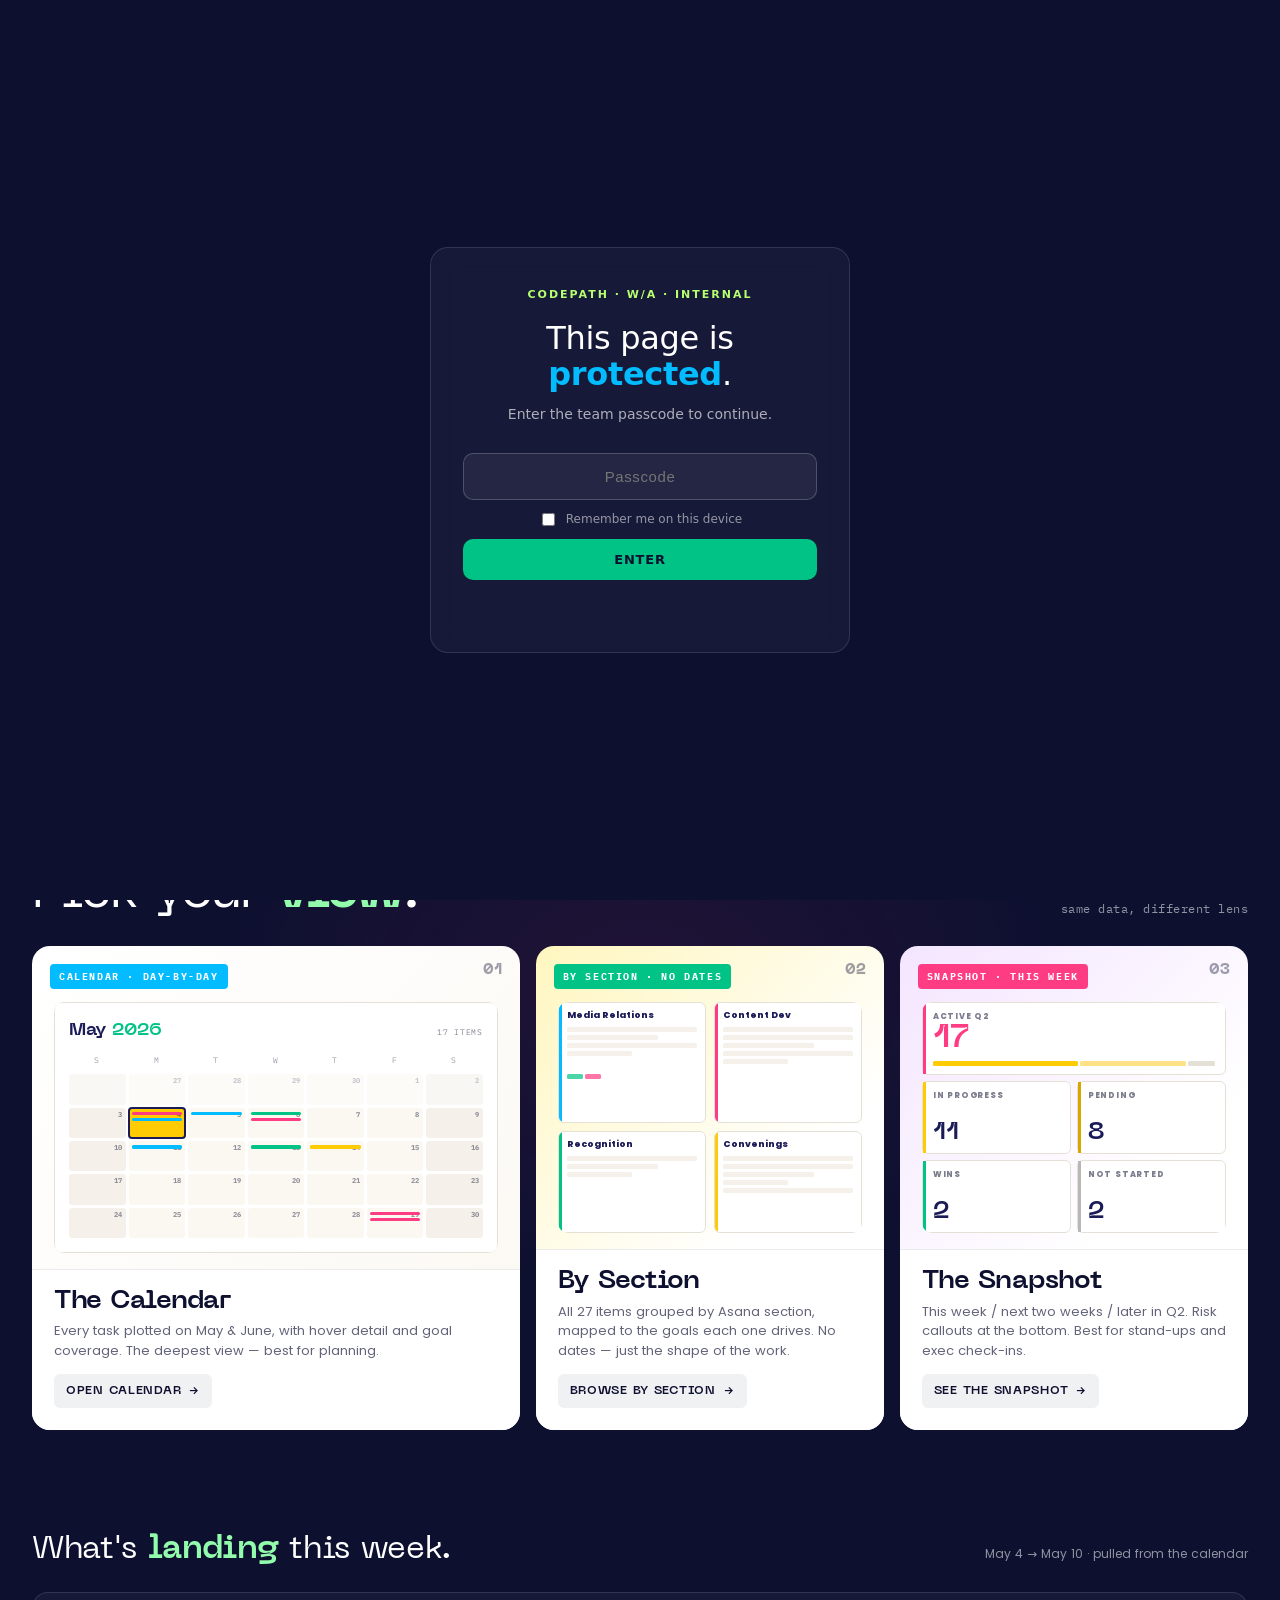
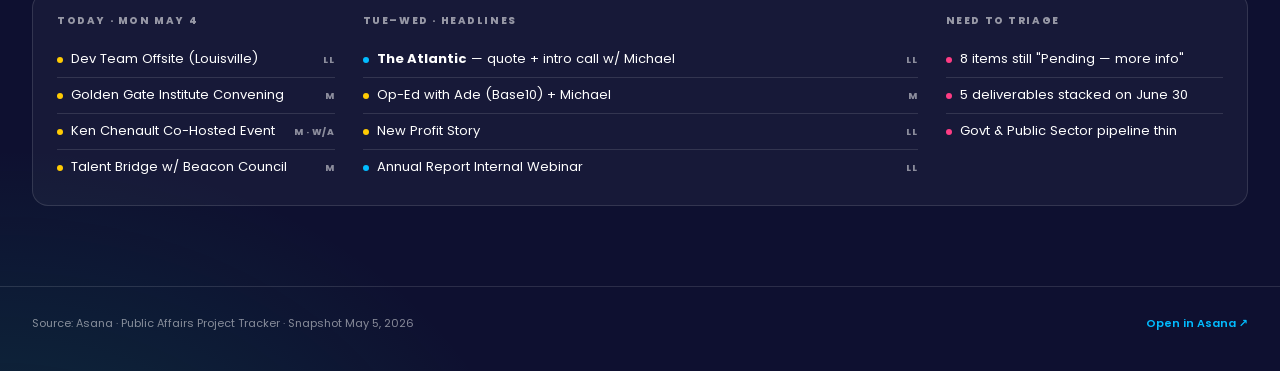
==== commit 69582f51: "Add files via upload V2" ====
--- a/index.html
+++ b/index.html
@@ -5,6 +5,7 @@
 <title>CodePath Public Affairs · Q2 2026</title>
 <meta name="viewport" content="width=device-width, initial-scale=1">
 <link rel="stylesheet" href="tokens.v3.css">
+<script src="gate.js"></script>
 <style>
   :root{
     --bg:#0E1030;
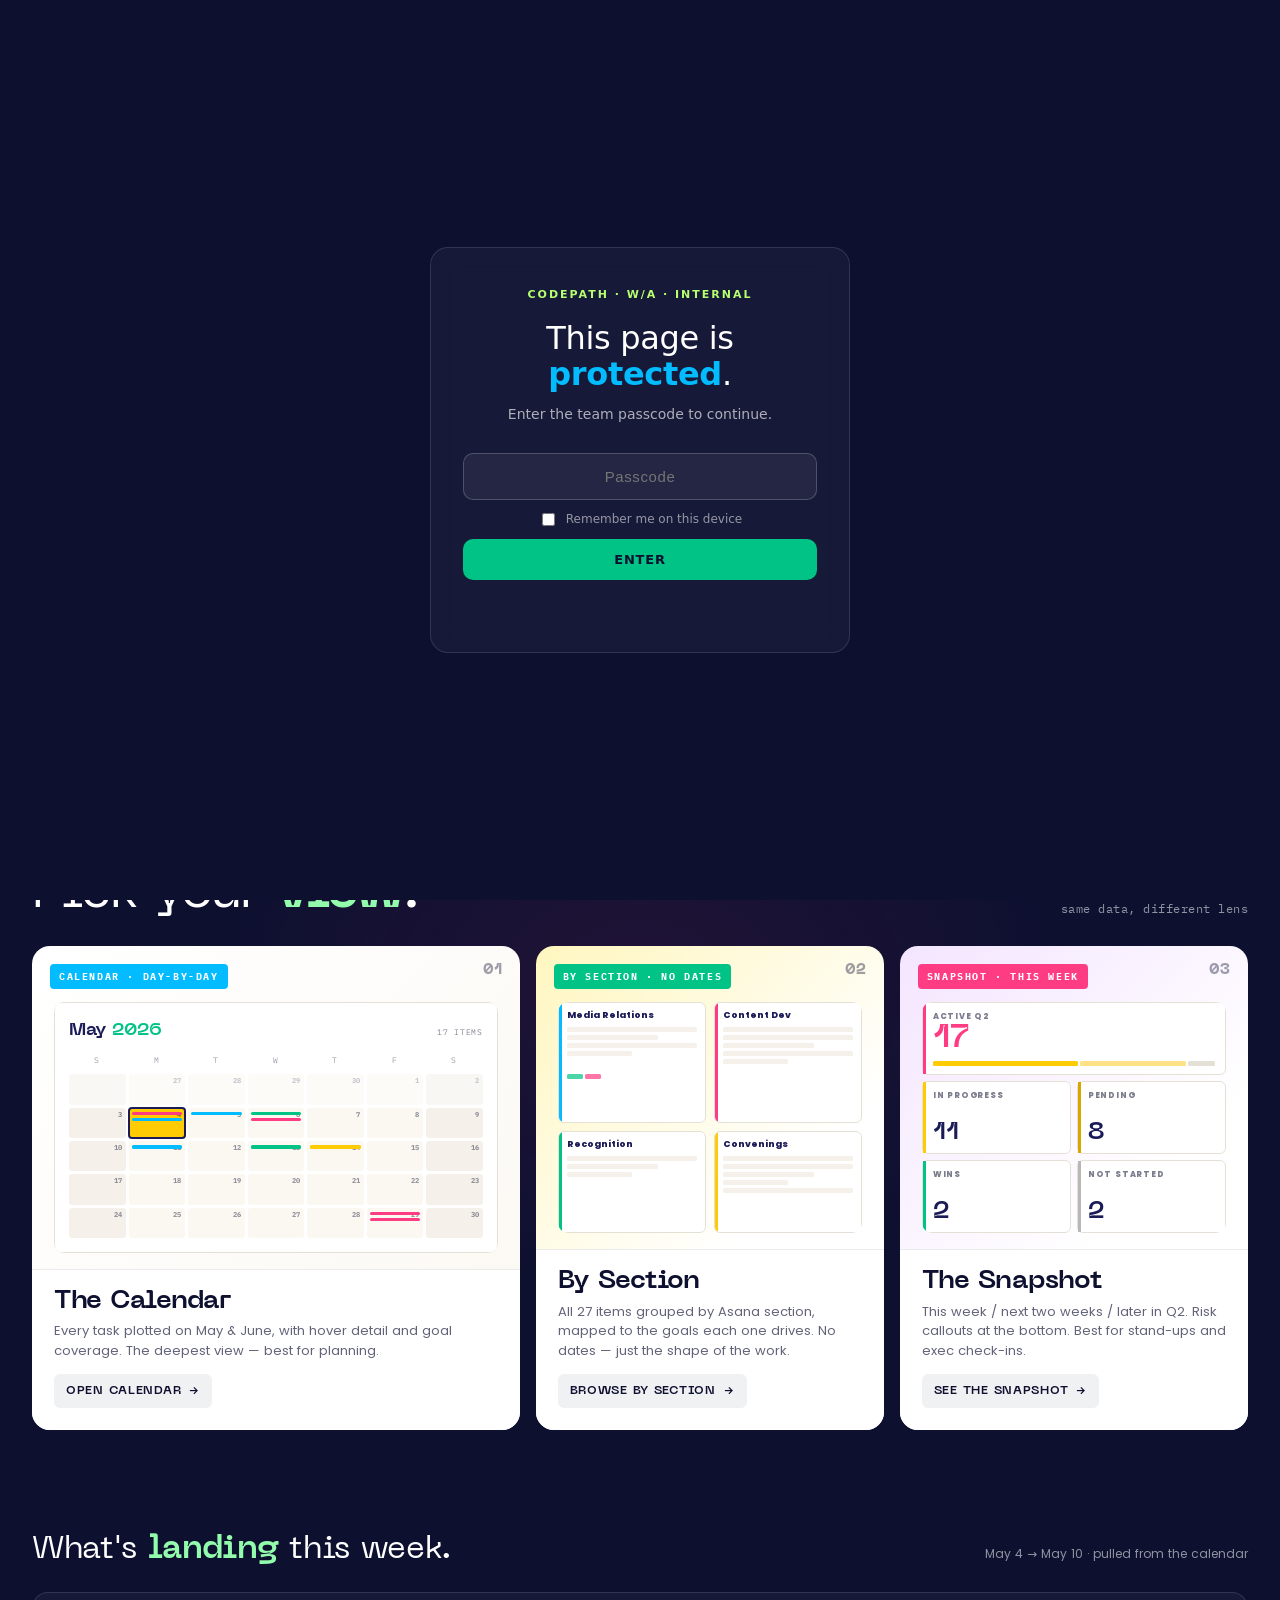
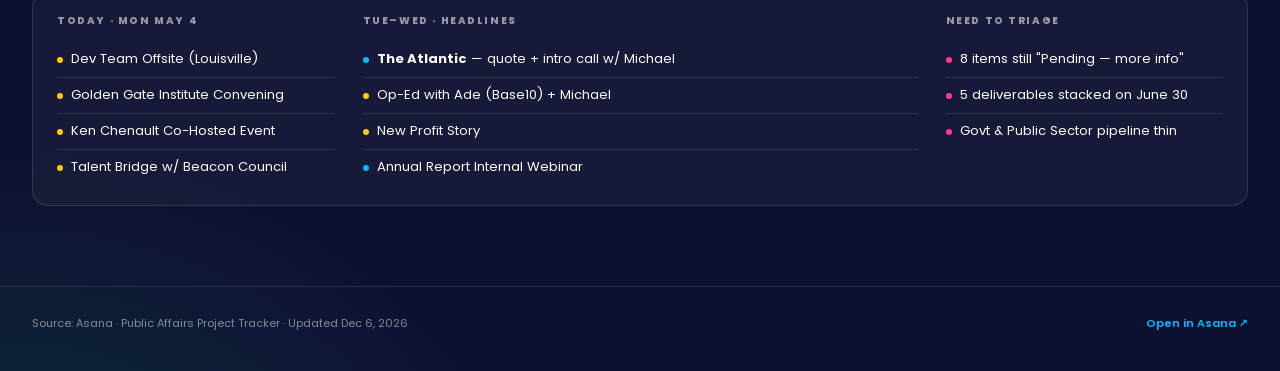
==== commit 3d7a3456: "Add files via upload" ====
--- a/index.html
+++ b/index.html
@@ -6,6 +6,7 @@
 <meta name="viewport" content="width=device-width, initial-scale=1">
 <link rel="stylesheet" href="tokens.v3.css">
 <script src="gate.js"></script>
+<style>.who, .own{ display:none !important; }</style>
 <style>
   :root{
     --bg:#0E1030;
@@ -459,7 +460,7 @@
     <span>CodePath · Public Affairs</span>
   </div>
   <div class="meta">
-    <span class="live">Live · refreshed May 5, 2026</span>
+    <span class="live" id="refreshed">Live</span>
     <span>Internal · Q2 2026</span>
   </div>
 </header>
@@ -467,16 +468,16 @@
 <section class="hero">
   <div class="float-dec">Q2</div>
   <div class="eyebrow">Public Affairs Project Tracker · Internal Dashboard</div>
-  <h1><span class="stamp">27</span> things we're <em>shipping</em><br>between now and June 30.</h1>
+  <h1><span class="stamp" id="hero-count">—</span> things we're <em>shipping</em><br>between now and June 30.</h1>
   <p class="lede">Three ways to look at the same data — pick the lens that fits your meeting. Pulled live from Asana, redesigned for the team.</p>
 
   <div class="hero-stats">
     <div class="hero-stat">
-      <div class="num">11</div>
+      <div class="num" id="kpi-inprogress">—</div>
       <div class="lab">In Progress</div>
     </div>
     <div class="hero-stat">
-      <div class="num">8</div>
+      <div class="num" id="kpi-pending">—</div>
       <div class="lab">Pending Info</div>
     </div>
     <div class="hero-stat">
@@ -484,7 +485,7 @@
       <div class="lab">Strategic Goals Tracked</div>
     </div>
     <div class="hero-stat">
-      <div class="num">8</div>
+      <div class="num" id="kpi-weeks">—</div>
       <div class="lab">Weeks Remaining</div>
     </div>
   </div>
@@ -663,9 +664,32 @@
 </section>
 
 <footer>
-  <span>Source: Asana · Public Affairs Project Tracker · Snapshot May 5, 2026</span>
+  <span id="footer-source">Source: Asana · Public Affairs Project Tracker</span>
   <span><a href="https://app.asana.com/1/854165295642105/project/1212823017557665" target="_blank" rel="noreferrer">Open in Asana ↗</a></span>
 </footer>
 
+<script src="tasks-data.js"></script>
+<script>
+(function(){
+  var tasks = (window.PA_TASKS || []);
+  var active = tasks.filter(function(t){ return !t.beyond && t.status !== 'Completed' && t.status !== 'Cancelled'; });
+  var inProg = active.filter(function(t){ return t.status === 'In Progress'; }).length;
+  var pending = active.filter(function(t){ return (t.status || '').toLowerCase().indexOf('pending') === 0; }).length;
+
+  var today = new Date();
+  var end = new Date('2026-06-30T23:59:59');
+  var weeksLeft = Math.max(0, Math.ceil((end - today) / (1000*60*60*24*7)));
+
+  var hero = document.getElementById('hero-count'); if (hero) hero.textContent = active.length;
+  var ip = document.getElementById('kpi-inprogress'); if (ip) ip.textContent = inProg;
+  var pd = document.getElementById('kpi-pending'); if (pd) pd.textContent = pending;
+  var wk = document.getElementById('kpi-weeks'); if (wk) wk.textContent = weeksLeft;
+
+  var fmt = today.toLocaleDateString('en-US', { month:'short', day:'numeric', year:'numeric' });
+  var rf = document.getElementById('refreshed'); if (rf) rf.textContent = 'Live · refreshed ' + fmt;
+  var fs = document.getElementById('footer-source'); if (fs) fs.textContent = 'Source: Asana · Public Affairs Project Tracker · Updated ' + fmt;
+})();
+</script>
+
 </body>
 </html>
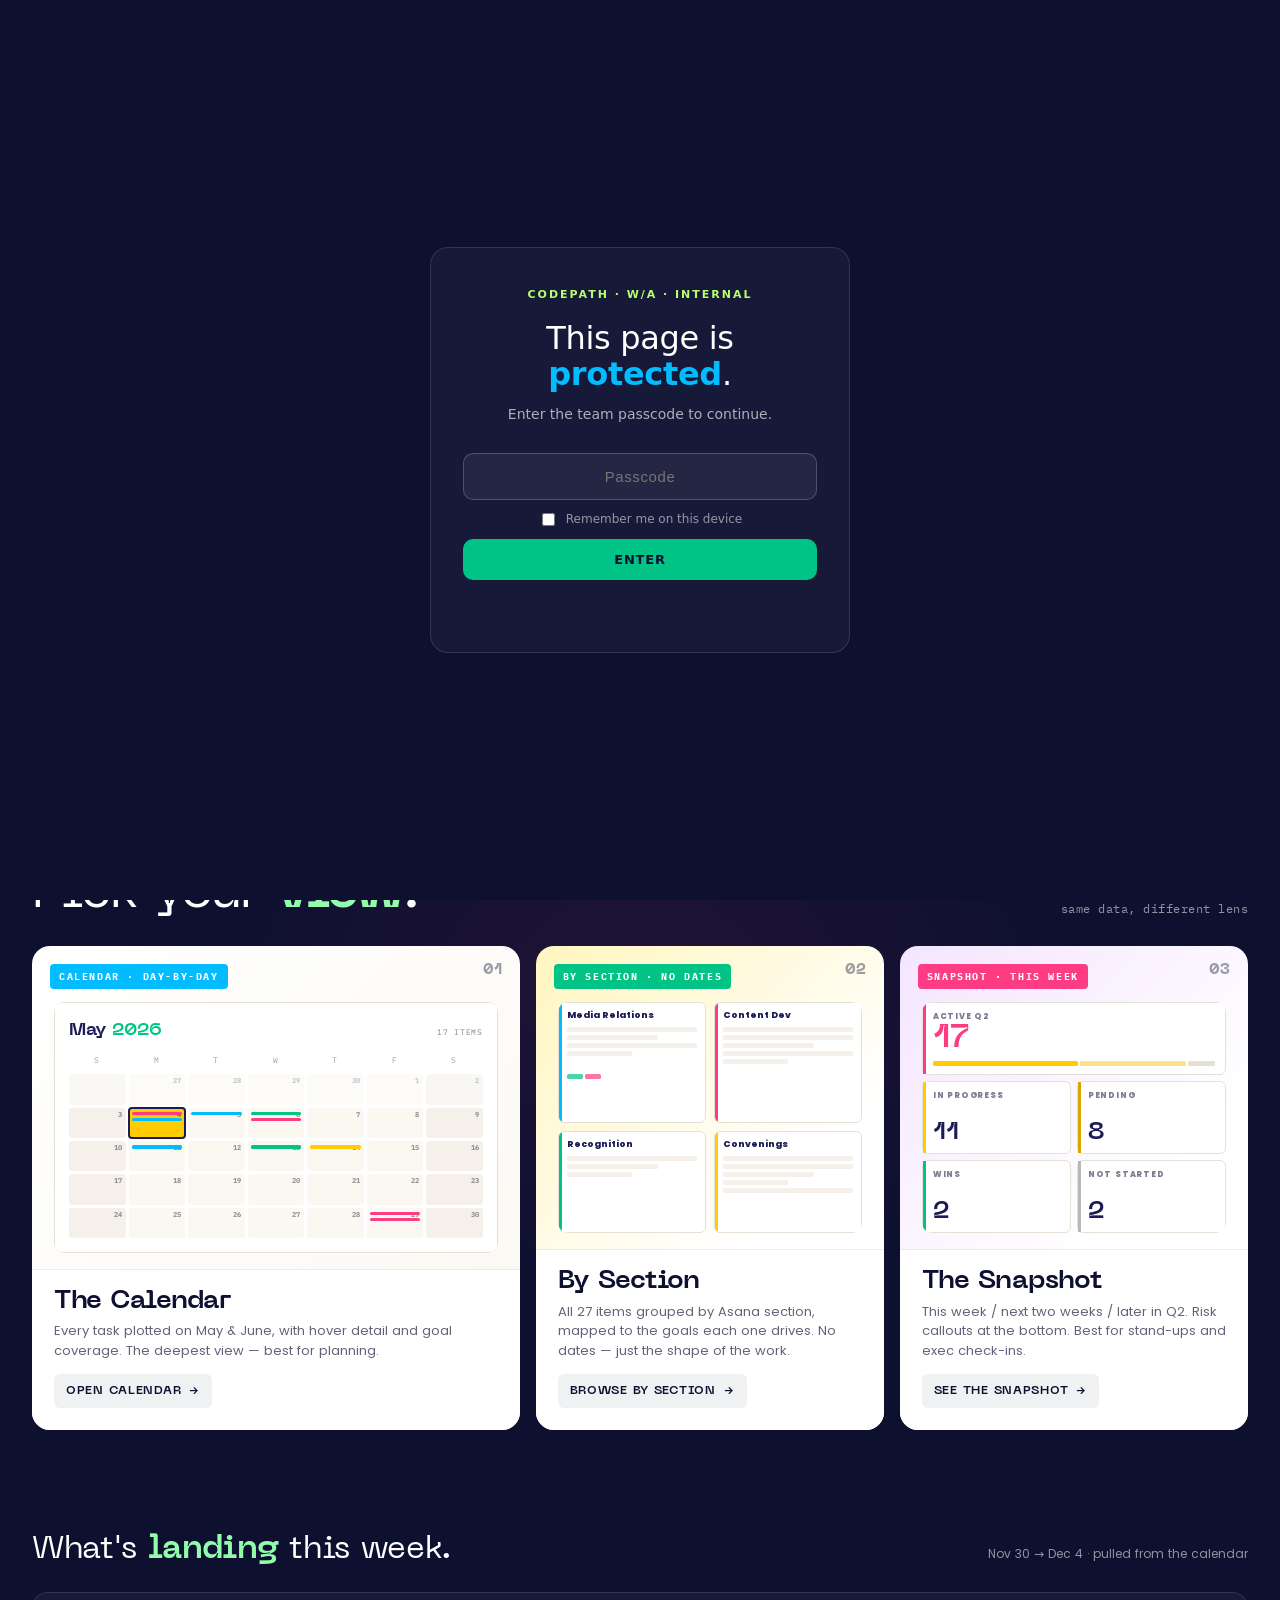
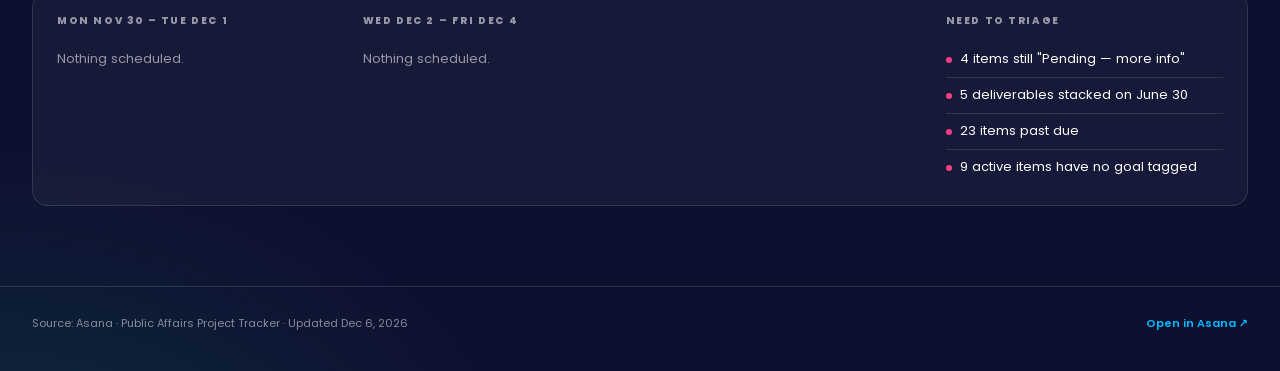
==== commit 79f0a14d: "Add files via upload" ====
--- a/index.html
+++ b/index.html
@@ -637,29 +637,10 @@
 <section class="band">
   <div class="band-h">
     <h2>What's <em>landing</em> this week.</h2>
-    <div class="nudge">May 4 → May 10 · pulled from the calendar</div>
+    <div class="nudge" id="week-range">— · pulled from the calendar</div>
   </div>
-  <div class="week-strip">
-    <div class="col">
-      <h3>Today · Mon May 4</h3>
-      <div class="item"><span class="dot" style="background: var(--yellow)"></span><span class="name">Dev Team Offsite (Louisville)</span><span class="who">LL</span></div>
-      <div class="item"><span class="dot" style="background: var(--yellow)"></span><span class="name">Golden Gate Institute Convening</span><span class="who">M</span></div>
-      <div class="item"><span class="dot" style="background: var(--yellow)"></span><span class="name">Ken Chenault Co-Hosted Event</span><span class="who">M · W/A</span></div>
-      <div class="item"><span class="dot" style="background: var(--yellow)"></span><span class="name">Talent Bridge w/ Beacon Council</span><span class="who">M</span></div>
-    </div>
-    <div class="col">
-      <h3>Tue–Wed · Headlines</h3>
-      <div class="item"><span class="dot" style="background: var(--periwinkle)"></span><span class="name"><strong>The Atlantic</strong> — quote + intro call w/ Michael</span><span class="who">LL</span></div>
-      <div class="item"><span class="dot" style="background: var(--yellow)"></span><span class="name">Op-Ed with Ade (Base10) + Michael</span><span class="who">M</span></div>
-      <div class="item"><span class="dot" style="background: var(--yellow)"></span><span class="name">New Profit Story</span><span class="who">LL</span></div>
-      <div class="item"><span class="dot" style="background: var(--periwinkle)"></span><span class="name">Annual Report Internal Webinar</span><span class="who">LL</span></div>
-    </div>
-    <div class="col">
-      <h3>Need to triage</h3>
-      <div class="item"><span class="dot" style="background: var(--pink)"></span><span class="name">8 items still "Pending — more info"</span></div>
-      <div class="item"><span class="dot" style="background: var(--pink)"></span><span class="name">5 deliverables stacked on June 30</span></div>
-      <div class="item"><span class="dot" style="background: var(--pink)"></span><span class="name">Govt &amp; Public Sector pipeline thin</span></div>
-    </div>
+  <div class="week-strip" id="week-strip">
+    <!-- dynamic: filled by JS from tasks-data.js -->
   </div>
 </section>
 
@@ -688,6 +669,114 @@
   var fmt = today.toLocaleDateString('en-US', { month:'short', day:'numeric', year:'numeric' });
   var rf = document.getElementById('refreshed'); if (rf) rf.textContent = 'Live · refreshed ' + fmt;
   var fs = document.getElementById('footer-source'); if (fs) fs.textContent = 'Source: Asana · Public Affairs Project Tracker · Updated ' + fmt;
+
+  // ---------- "What's landing this week" — dynamic Mon-Fri rollup ----------
+  function parseISO(s){ if(!s) return null; var p = s.split('-'); return new Date(+p[0], +p[1]-1, +p[2]); }
+  function sameDay(a,b){ return a && b && a.getFullYear()===b.getFullYear() && a.getMonth()===b.getMonth() && a.getDate()===b.getDate(); }
+  function fmtShort(d){ return d.toLocaleDateString('en-US',{ month:'short', day:'numeric' }); }
+  function fmtDayLong(d){ return d.toLocaleDateString('en-US',{ weekday:'short', month:'short', day:'numeric' }); }
+
+  // Mon-Fri of current week (Mon=index 0)
+  var now = new Date(); now.setHours(0,0,0,0);
+  var dow = now.getDay(); // 0=Sun .. 6=Sat
+  var diffToMon = (dow === 0 ? -6 : 1 - dow);
+  var weekDays = [];
+  for (var i = 0; i < 5; i++){
+    var dx = new Date(now); dx.setDate(now.getDate() + diffToMon + i); weekDays.push(dx);
+  }
+  var mon = weekDays[0], fri = weekDays[4];
+
+  var rangeEl = document.getElementById('week-range');
+  if (rangeEl) rangeEl.textContent = fmtShort(mon) + ' → ' + fmtShort(fri) + ' · pulled from the calendar';
+
+  // Tasks that "land" this week: due date or event date falls Mon–Fri; exclude beyond/completed/cancelled
+  function landsOn(t, day){
+    var due = parseISO(t.due);
+    var ev  = parseISO(t.event);
+    return sameDay(due, day) || sameDay(ev, day);
+  }
+  var activeForWeek = tasks.filter(function(t){
+    return !t.beyond && t.status !== 'Completed' && t.status !== 'Cancelled';
+  });
+
+  // Bucket by weekday index 0..4
+  var buckets = [[],[],[],[],[]];
+  weekDays.forEach(function(day, idx){
+    activeForWeek.forEach(function(t){
+      if (landsOn(t, day)) buckets[idx].push(t);
+    });
+  });
+
+  // Status -> dot color (using existing CSS vars)
+  function dotFor(t){
+    var s = (t.status || '').toLowerCase();
+    if (s === 'in progress') return 'var(--yellow)';
+    if (s.indexOf('pending') === 0) return 'var(--periwinkle)';
+    if (s === 'not started') return 'var(--pink)';
+    if (s === 'blocked') return 'var(--pink)';
+    if (s === 'ready to review') return 'var(--kelly)';
+    return 'var(--periwinkle)';
+  }
+
+  // Triage callouts — computed live
+  var triage = [];
+  var pendingCt = activeForWeek.filter(function(t){ return (t.status||'').toLowerCase().indexOf('pending') === 0; }).length;
+  if (pendingCt > 0) triage.push(pendingCt + ' item' + (pendingCt===1?'':'s') + ' still "Pending — more info"');
+
+  // Deliverables stacked on June 30
+  var jun30 = new Date(2026, 5, 30);
+  var stackedJun30 = activeForWeek.filter(function(t){ return sameDay(parseISO(t.due), jun30); }).length;
+  if (stackedJun30 >= 3) triage.push(stackedJun30 + ' deliverables stacked on June 30');
+
+  // Items overdue (due < this Monday)
+  var overdue = activeForWeek.filter(function(t){
+    var d = parseISO(t.due); return d && d < mon;
+  }).length;
+  if (overdue > 0) triage.push(overdue + ' item' + (overdue===1?'':'s') + ' past due');
+
+  // No goal assigned
+  var noGoal = activeForWeek.filter(function(t){ return !t.goals || t.goals.length === 0; }).length;
+  if (noGoal >= 3) triage.push(noGoal + ' active items have no goal tagged');
+
+  // Build columns: split Mon-Fri tasks into 2 cols, third col is triage
+  function buildCol(title, items, kind){
+    var html = '<div class="col"><h3>' + title + '</h3>';
+    if (!items.length){
+      html += '<div class="item" style="opacity:0.55;"><span class="name">Nothing scheduled.</span></div>';
+    } else {
+      items.forEach(function(it){
+        if (kind === 'triage'){
+          html += '<div class="item"><span class="dot" style="background: var(--pink)"></span><span class="name">' + it + '</span></div>';
+        } else {
+          var label = (it.day ? '<strong>' + it.day + '</strong> · ' : '') + it.task.name;
+          html += '<div class="item"><span class="dot" style="background:' + dotFor(it.task) + '"></span><span class="name">' + label + '</span></div>';
+        }
+      });
+    }
+    html += '</div>';
+    return html;
+  }
+
+  // Flatten Mon-Fri with day labels
+  var earlyWeek = []; // Mon-Tue
+  var lateWeek = [];  // Wed-Fri
+  ['Mon','Tue','Wed','Thu','Fri'].forEach(function(lbl, idx){
+    var dateLbl = lbl + ' ' + fmtShort(weekDays[idx]);
+    buckets[idx].forEach(function(t){
+      var entry = { day: dateLbl, task: t };
+      if (idx <= 1) earlyWeek.push(entry); else lateWeek.push(entry);
+    });
+  });
+
+  var strip = document.getElementById('week-strip');
+  if (strip){
+    var c1Title = 'Mon ' + fmtShort(weekDays[0]) + ' – Tue ' + fmtShort(weekDays[1]);
+    var c2Title = 'Wed ' + fmtShort(weekDays[2]) + ' – Fri ' + fmtShort(weekDays[4]);
+    strip.innerHTML =
+      buildCol(c1Title, earlyWeek, 'tasks') +
+      buildCol(c2Title, lateWeek, 'tasks') +
+      buildCol('Need to triage', triage.length ? triage : ['Nothing flagged — clean queue.'], 'triage');
+  }
 })();
 </script>
 
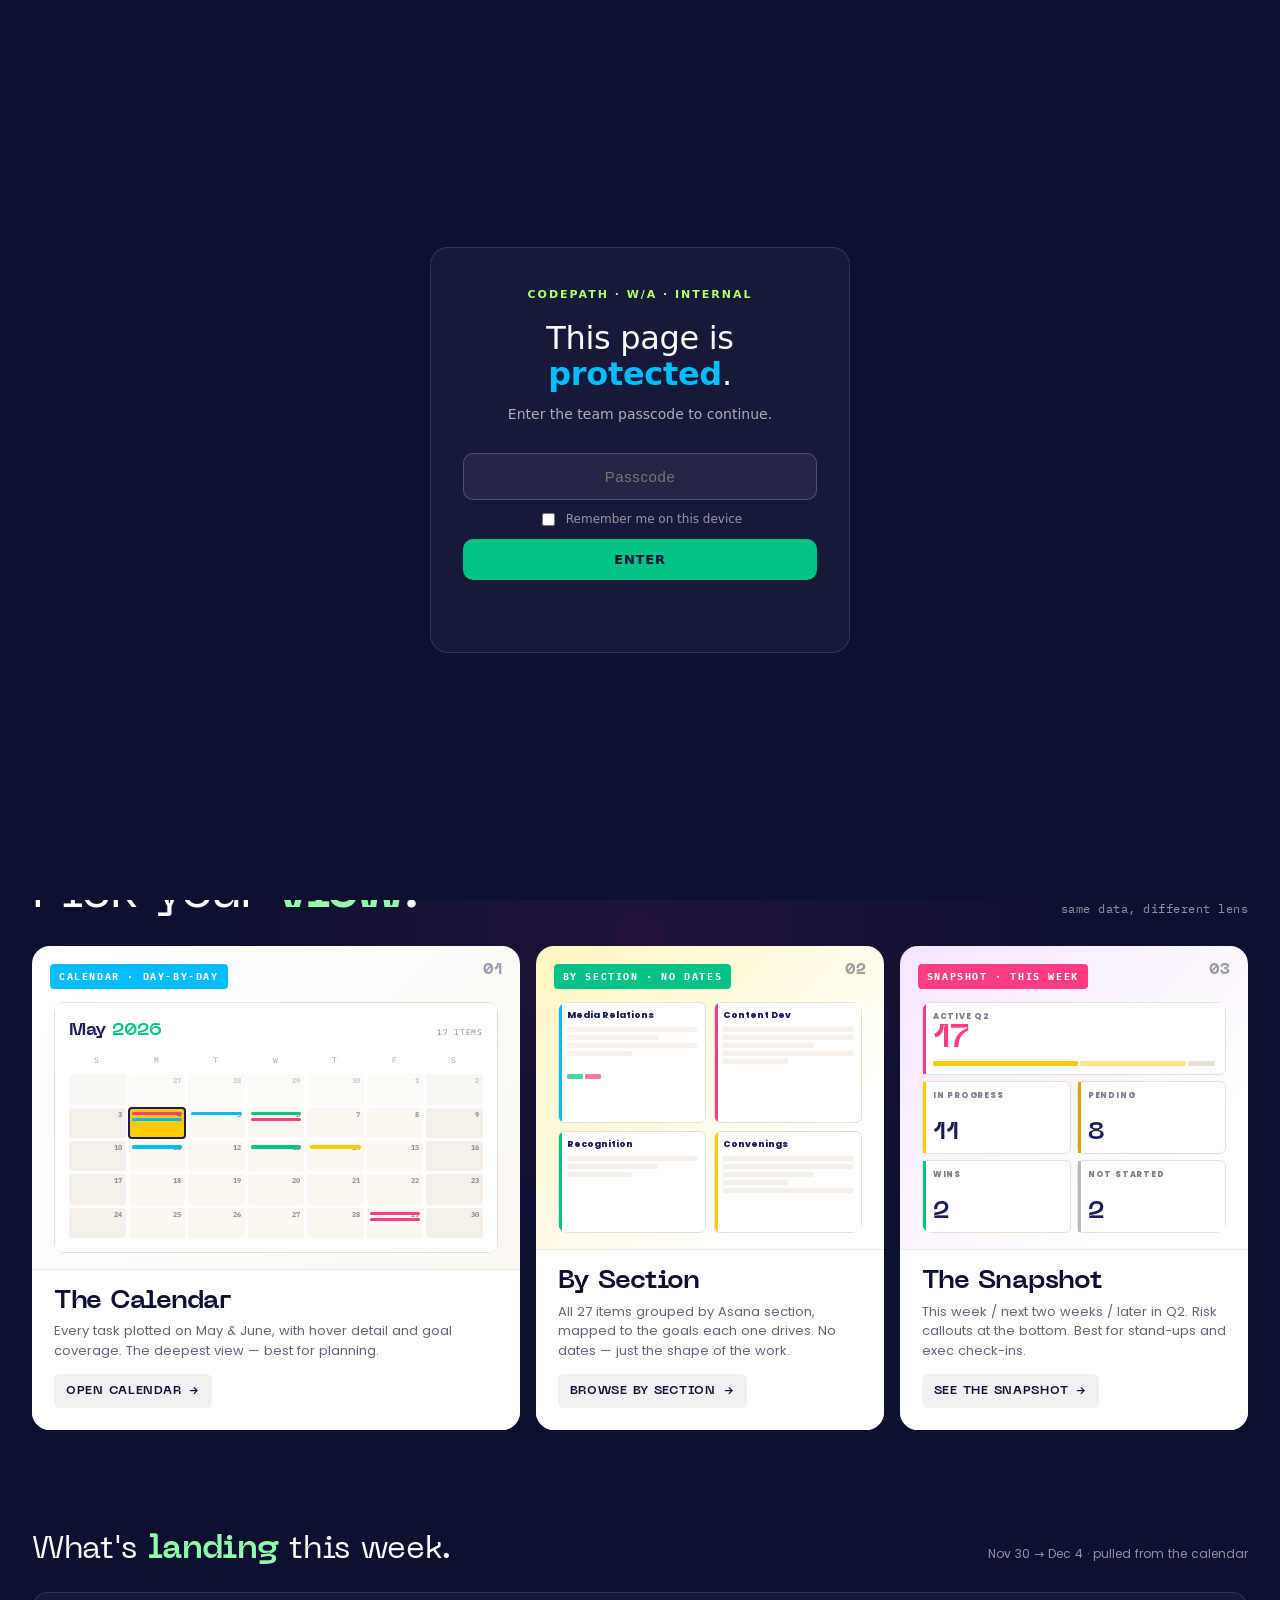
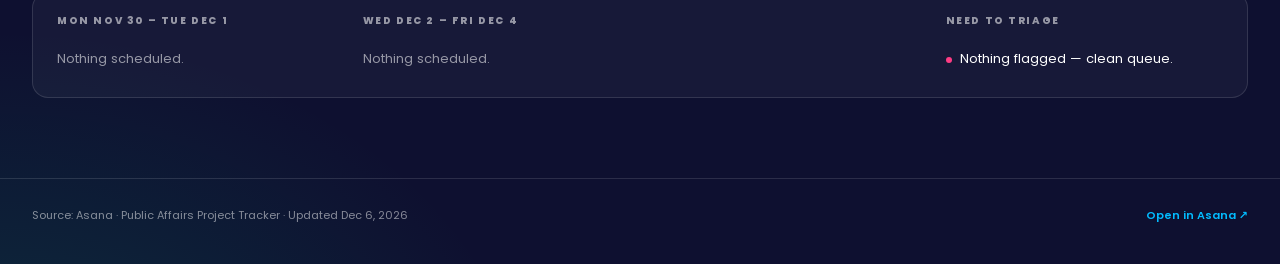
==== commit 5f997bd1: "Add files via upload" ====
--- a/index.html
+++ b/index.html
@@ -718,25 +718,27 @@
     return 'var(--periwinkle)';
   }
 
-  // Triage callouts — computed live
+  // Triage callouts — computed live, scoped to now → June 30, 2026
+  var q2End = new Date(2026, 5, 30); q2End.setHours(23,59,59,999);
+  function inQ2Window(t){
+    var d = parseISO(t.due) || parseISO(t.event) || parseISO(t.start);
+    if (!d) return false;
+    return d >= now && d <= q2End;
+  }
+  var inWindow = activeForWeek.filter(inQ2Window);
+
   var triage = [];
-  var pendingCt = activeForWeek.filter(function(t){ return (t.status||'').toLowerCase().indexOf('pending') === 0; }).length;
+  var pendingCt = inWindow.filter(function(t){ return (t.status||'').toLowerCase().indexOf('pending') === 0; }).length;
   if (pendingCt > 0) triage.push(pendingCt + ' item' + (pendingCt===1?'':'s') + ' still "Pending — more info"');
 
   // Deliverables stacked on June 30
   var jun30 = new Date(2026, 5, 30);
-  var stackedJun30 = activeForWeek.filter(function(t){ return sameDay(parseISO(t.due), jun30); }).length;
+  var stackedJun30 = inWindow.filter(function(t){ return sameDay(parseISO(t.due), jun30); }).length;
   if (stackedJun30 >= 3) triage.push(stackedJun30 + ' deliverables stacked on June 30');
 
-  // Items overdue (due < this Monday)
-  var overdue = activeForWeek.filter(function(t){
-    var d = parseISO(t.due); return d && d < mon;
-  }).length;
-  if (overdue > 0) triage.push(overdue + ' item' + (overdue===1?'':'s') + ' past due');
-
-  // No goal assigned
-  var noGoal = activeForWeek.filter(function(t){ return !t.goals || t.goals.length === 0; }).length;
-  if (noGoal >= 3) triage.push(noGoal + ' active items have no goal tagged');
+  // No goal assigned (scoped to in-window items)
+  var noGoal = inWindow.filter(function(t){ return !t.goals || t.goals.length === 0; }).length;
+  if (noGoal >= 3) triage.push(noGoal + ' item' + (noGoal===1?'':'s') + ' have no goal tagged');
 
   // Build columns: split Mon-Fri tasks into 2 cols, third col is triage
   function buildCol(title, items, kind){
